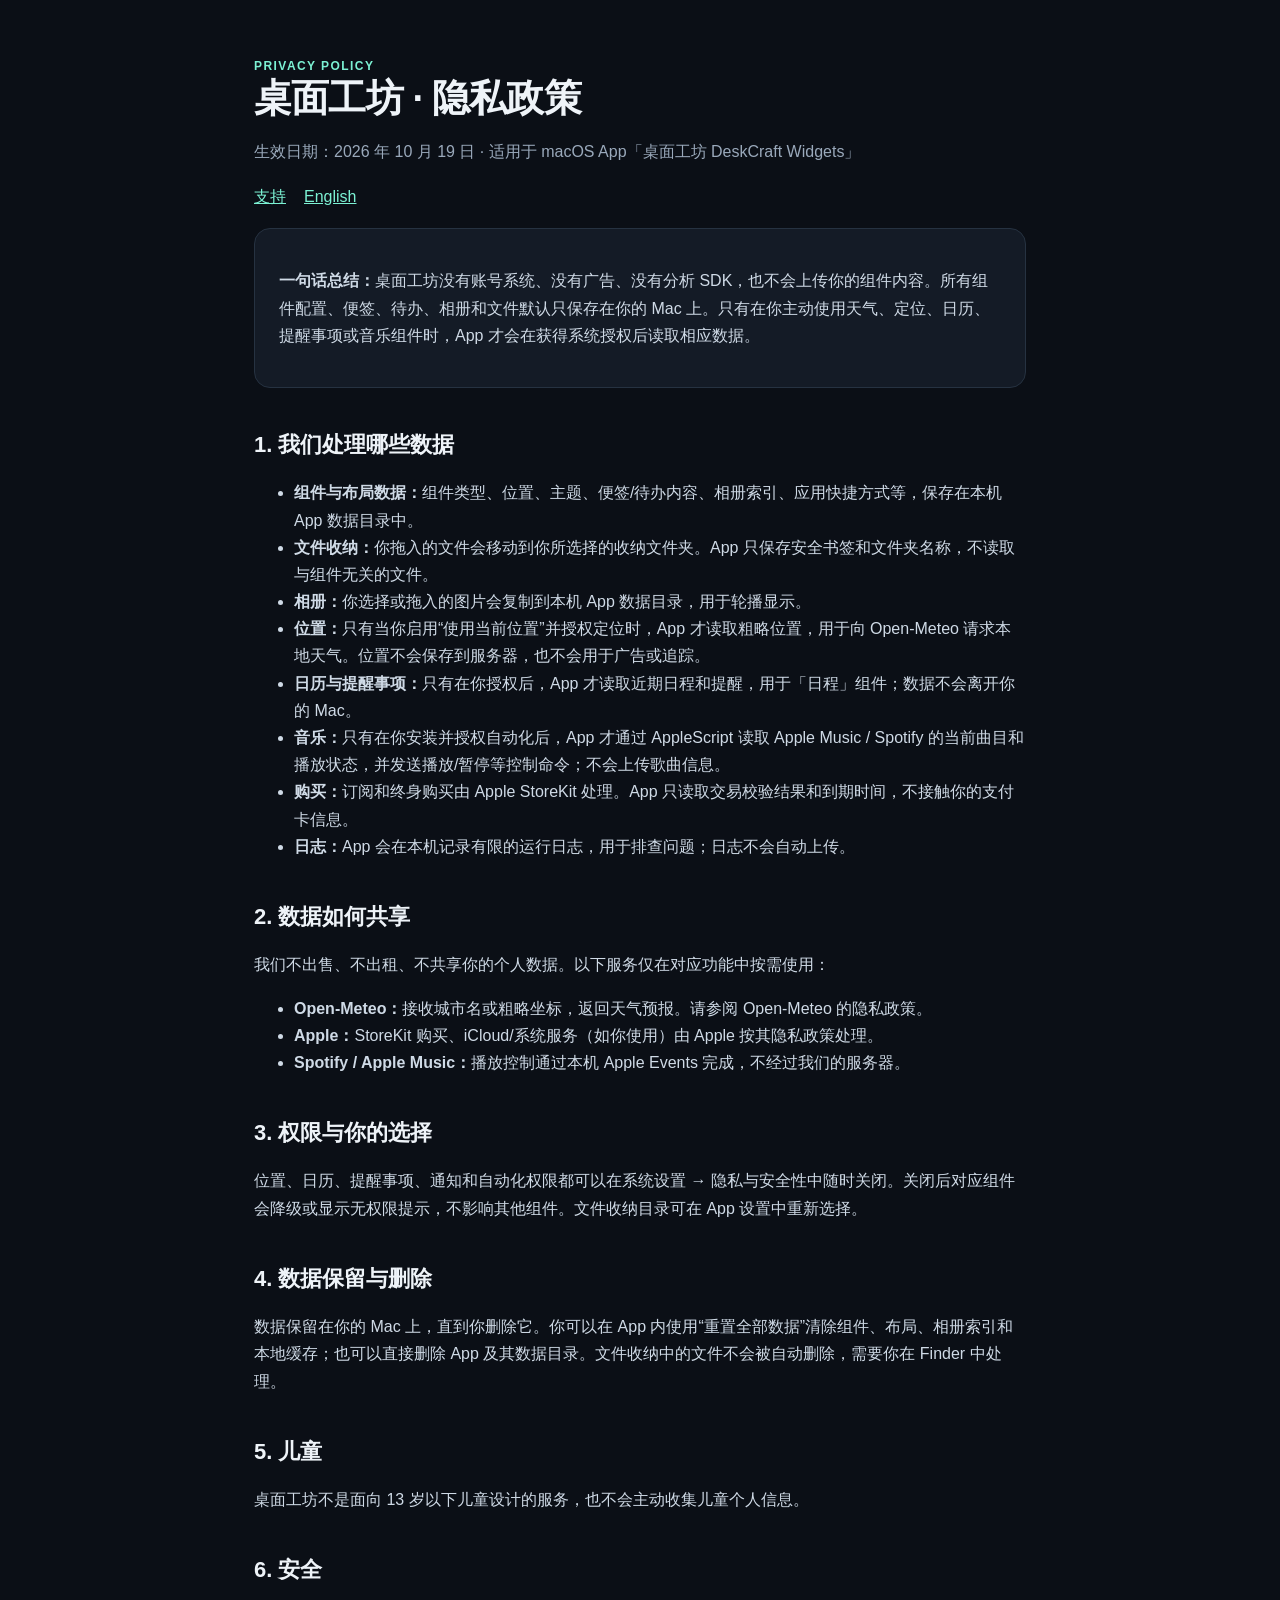
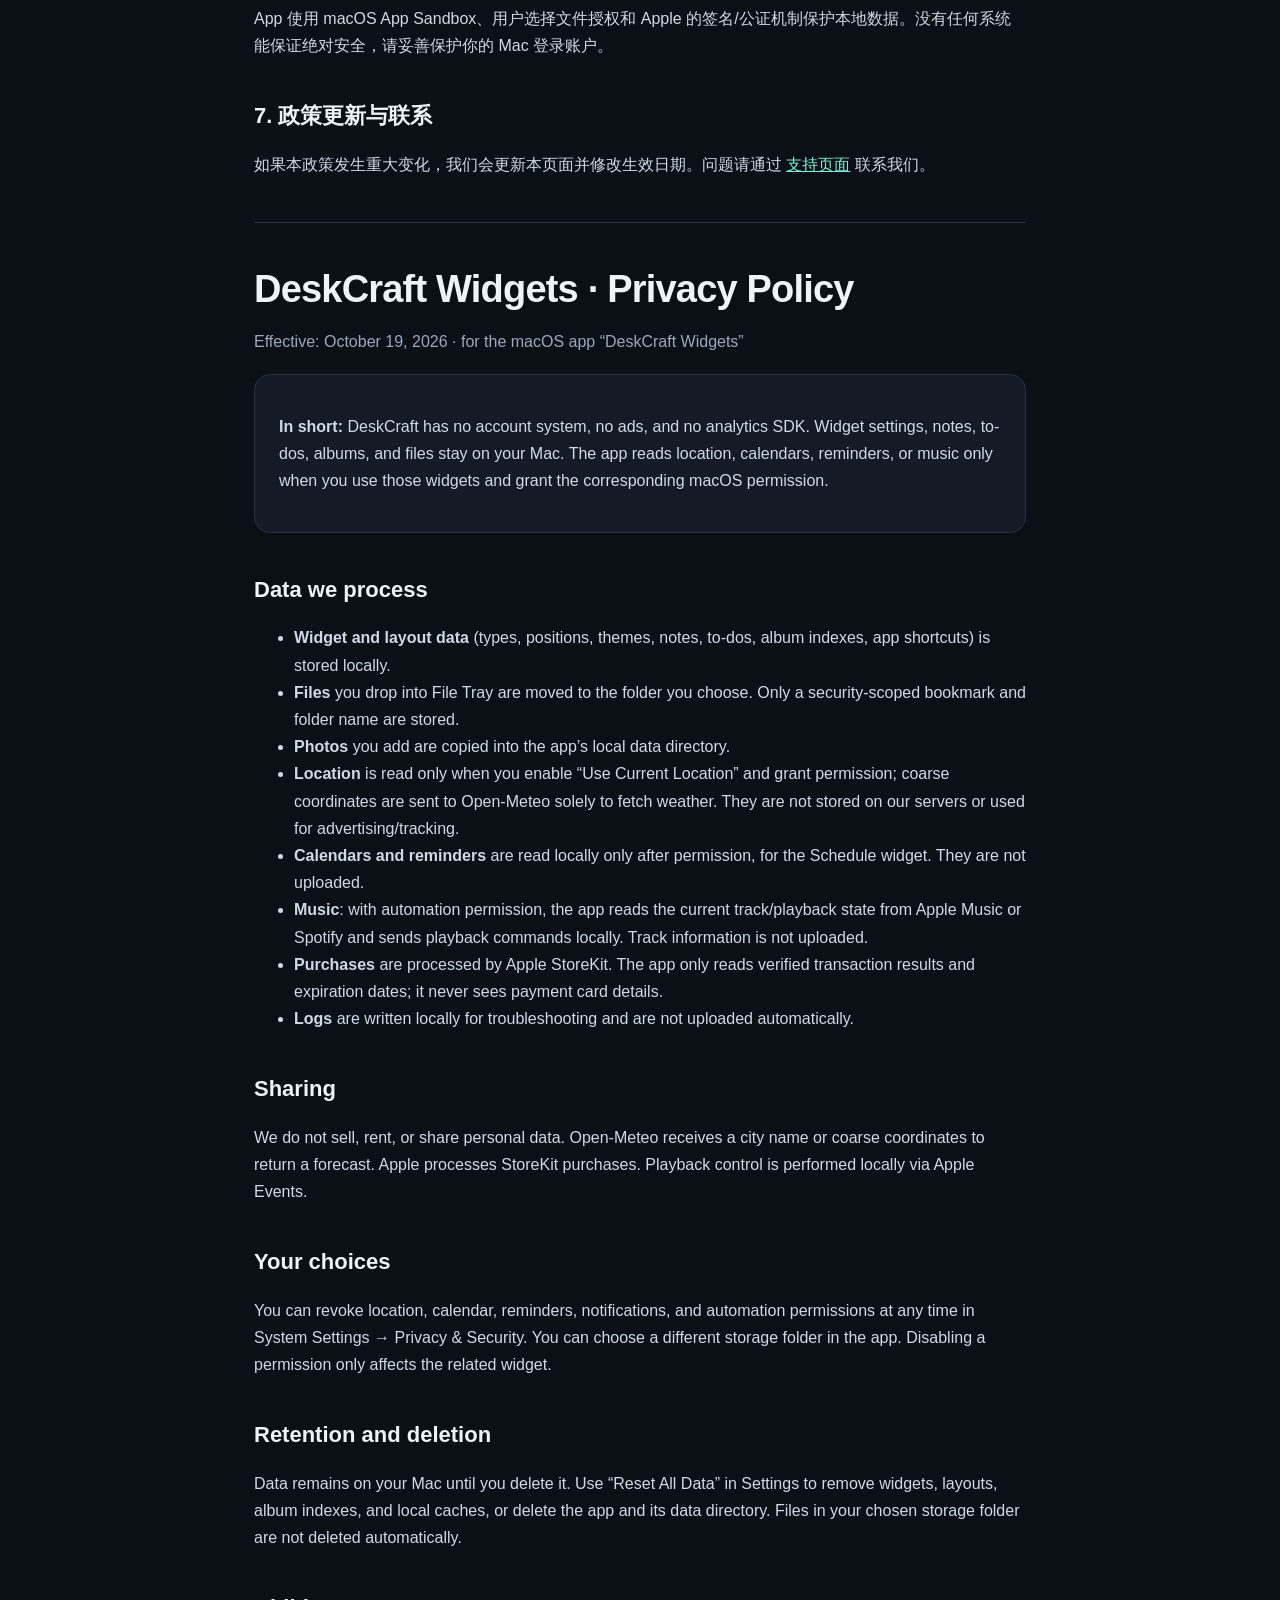
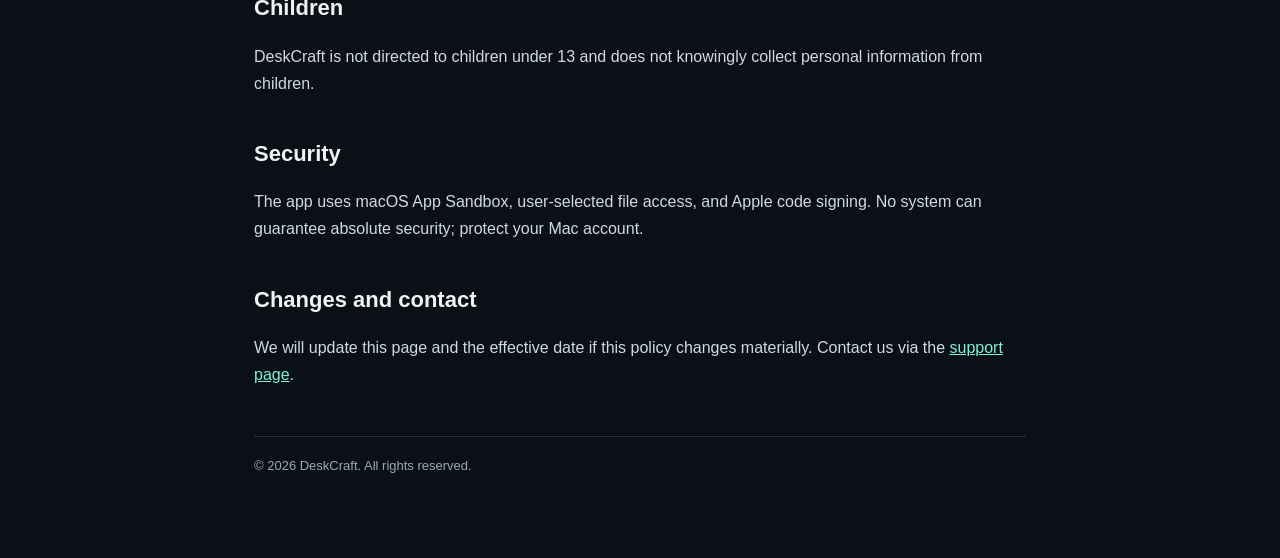
==== privacy.html @ c9080902 "Add privacy.html" ====
<!doctype html>
<html lang="zh-Hans">
<head>
<meta charset="utf-8">
<meta name="viewport" content="width=device-width,initial-scale=1">
<title>桌面工坊 DeskCraft Widgets · 隐私政策</title>
<link rel="stylesheet" href="styles.css">
</head>
<body>
<main>
  <div class="kicker">Privacy Policy</div>
  <h1>桌面工坊 · 隐私政策</h1>
  <p class="muted">生效日期：2026 年 10 月 19 日 · 适用于 macOS App「桌面工坊 DeskCraft Widgets」</p>
  <nav><a href="index.html">支持</a><a href="#english">English</a></nav>

  <div class="card">
    <p><strong>一句话总结：</strong>桌面工坊没有账号系统、没有广告、没有分析 SDK，也不会上传你的组件内容。所有组件配置、便签、待办、相册和文件默认只保存在你的 Mac 上。只有在你主动使用天气、定位、日历、提醒事项或音乐组件时，App 才会在获得系统授权后读取相应数据。</p>
  </div>

  <h2>1. 我们处理哪些数据</h2>
  <ul>
    <li><strong>组件与布局数据：</strong>组件类型、位置、主题、便签/待办内容、相册索引、应用快捷方式等，保存在本机 App 数据目录中。</li>
    <li><strong>文件收纳：</strong>你拖入的文件会移动到你所选择的收纳文件夹。App 只保存安全书签和文件夹名称，不读取与组件无关的文件。</li>
    <li><strong>相册：</strong>你选择或拖入的图片会复制到本机 App 数据目录，用于轮播显示。</li>
    <li><strong>位置：</strong>只有当你启用“使用当前位置”并授权定位时，App 才读取粗略位置，用于向 Open-Meteo 请求本地天气。位置不会保存到服务器，也不会用于广告或追踪。</li>
    <li><strong>日历与提醒事项：</strong>只有在你授权后，App 才读取近期日程和提醒，用于「日程」组件；数据不会离开你的 Mac。</li>
    <li><strong>音乐：</strong>只有在你安装并授权自动化后，App 才通过 AppleScript 读取 Apple Music / Spotify 的当前曲目和播放状态，并发送播放/暂停等控制命令；不会上传歌曲信息。</li>
    <li><strong>购买：</strong>订阅和终身购买由 Apple StoreKit 处理。App 只读取交易校验结果和到期时间，不接触你的支付卡信息。</li>
    <li><strong>日志：</strong>App 会在本机记录有限的运行日志，用于排查问题；日志不会自动上传。</li>
  </ul>

  <h2>2. 数据如何共享</h2>
  <p>我们不出售、不出租、不共享你的个人数据。以下服务仅在对应功能中按需使用：</p>
  <ul>
    <li><strong>Open-Meteo：</strong>接收城市名或粗略坐标，返回天气预报。请参阅 Open-Meteo 的隐私政策。</li>
    <li><strong>Apple：</strong>StoreKit 购买、iCloud/系统服务（如你使用）由 Apple 按其隐私政策处理。</li>
    <li><strong>Spotify / Apple Music：</strong>播放控制通过本机 Apple Events 完成，不经过我们的服务器。</li>
  </ul>

  <h2>3. 权限与你的选择</h2>
  <p>位置、日历、提醒事项、通知和自动化权限都可以在系统设置 → 隐私与安全性中随时关闭。关闭后对应组件会降级或显示无权限提示，不影响其他组件。文件收纳目录可在 App 设置中重新选择。</p>

  <h2>4. 数据保留与删除</h2>
  <p>数据保留在你的 Mac 上，直到你删除它。你可以在 App 内使用“重置全部数据”清除组件、布局、相册索引和本地缓存；也可以直接删除 App 及其数据目录。文件收纳中的文件不会被自动删除，需要你在 Finder 中处理。</p>

  <h2>5. 儿童</h2>
  <p>桌面工坊不是面向 13 岁以下儿童设计的服务，也不会主动收集儿童个人信息。</p>

  <h2>6. 安全</h2>
  <p>App 使用 macOS App Sandbox、用户选择文件授权和 Apple 的签名/公证机制保护本地数据。没有任何系统能保证绝对安全，请妥善保护你的 Mac 登录账户。</p>

  <h2>7. 政策更新与联系</h2>
  <p>如果本政策发生重大变化，我们会更新本页面并修改生效日期。问题请通过 <a href="https://github.com/Vcantalk/deskcraft-support/issues">支持页面</a> 联系我们。</p>

  <hr style="border:0;border-top:1px solid #263241;margin:44px 0">

  <h1 id="english">DeskCraft Widgets · Privacy Policy</h1>
  <p class="muted">Effective: October 19, 2026 · for the macOS app “DeskCraft Widgets”</p>
  <div class="card"><p><strong>In short:</strong> DeskCraft has no account system, no ads, and no analytics SDK. Widget settings, notes, to-dos, albums, and files stay on your Mac. The app reads location, calendars, reminders, or music only when you use those widgets and grant the corresponding macOS permission.</p></div>
  <h2>Data we process</h2>
  <ul>
    <li><strong>Widget and layout data</strong> (types, positions, themes, notes, to-dos, album indexes, app shortcuts) is stored locally.</li>
    <li><strong>Files</strong> you drop into File Tray are moved to the folder you choose. Only a security-scoped bookmark and folder name are stored.</li>
    <li><strong>Photos</strong> you add are copied into the app’s local data directory.</li>
    <li><strong>Location</strong> is read only when you enable “Use Current Location” and grant permission; coarse coordinates are sent to Open-Meteo solely to fetch weather. They are not stored on our servers or used for advertising/tracking.</li>
    <li><strong>Calendars and reminders</strong> are read locally only after permission, for the Schedule widget. They are not uploaded.</li>
    <li><strong>Music</strong>: with automation permission, the app reads the current track/playback state from Apple Music or Spotify and sends playback commands locally. Track information is not uploaded.</li>
    <li><strong>Purchases</strong> are processed by Apple StoreKit. The app only reads verified transaction results and expiration dates; it never sees payment card details.</li>
    <li><strong>Logs</strong> are written locally for troubleshooting and are not uploaded automatically.</li>
  </ul>
  <h2>Sharing</h2>
  <p>We do not sell, rent, or share personal data. Open-Meteo receives a city name or coarse coordinates to return a forecast. Apple processes StoreKit purchases. Playback control is performed locally via Apple Events.</p>
  <h2>Your choices</h2>
  <p>You can revoke location, calendar, reminders, notifications, and automation permissions at any time in System Settings → Privacy &amp; Security. You can choose a different storage folder in the app. Disabling a permission only affects the related widget.</p>
  <h2>Retention and deletion</h2>
  <p>Data remains on your Mac until you delete it. Use “Reset All Data” in Settings to remove widgets, layouts, album indexes, and local caches, or delete the app and its data directory. Files in your chosen storage folder are not deleted automatically.</p>
  <h2>Children</h2>
  <p>DeskCraft is not directed to children under 13 and does not knowingly collect personal information from children.</p>
  <h2>Security</h2>
  <p>The app uses macOS App Sandbox, user-selected file access, and Apple code signing. No system can guarantee absolute security; protect your Mac account.</p>
  <h2>Changes and contact</h2>
  <p>We will update this page and the effective date if this policy changes materially. Contact us via the <a href="https://github.com/Vcantalk/deskcraft-support/issues">support page</a>.</p>

  <div class="footer">© 2026 DeskCraft. All rights reserved.</div>
</main>
</body>
</html>
---- styles.css ----
:root{--bg:#0b0f16;--card:#141b26;--text:#eef3f8;--muted:#9aa9bb;--accent:#7cf2d4;--line:#263241}
*{box-sizing:border-box}body{margin:0;background:radial-gradient(1200px 600px at 50% -10%,#1c3040 0%,var(--bg) 55%);color:var(--text);font:16px/1.7 -apple-system,BlinkMacSystemFont,"Segoe UI","PingFang SC","Hiragino Sans GB",sans-serif}
main{max-width:820px;margin:0 auto;padding:56px 24px 80px}h1{font-size:38px;line-height:1.2;margin:0 0 8px;letter-spacing:-.8px}h2{font-size:22px;margin:38px 0 10px}p,li{color:#cfdae6}a{color:var(--accent)}.kicker{color:var(--accent);font-weight:700;letter-spacing:.12em;text-transform:uppercase;font-size:12px}.muted{color:var(--muted)}.card{background:var(--card);border:1px solid var(--line);border-radius:16px;padding:22px 24px;margin:18px 0}.grid{display:grid;grid-template-columns:repeat(auto-fit,minmax(220px,1fr));gap:14px}.badge{display:inline-block;border:1px solid var(--line);border-radius:999px;padding:5px 12px;margin:4px 6px 4px 0;color:var(--muted);font-size:13px}nav{display:flex;gap:18px;flex-wrap:wrap;margin:18px 0 8px}.footer{margin-top:48px;padding-top:18px;border-top:1px solid var(--line);color:var(--muted);font-size:13px}code{background:#0a1018;border:1px solid var(--line);padding:2px 6px;border-radius:6px}
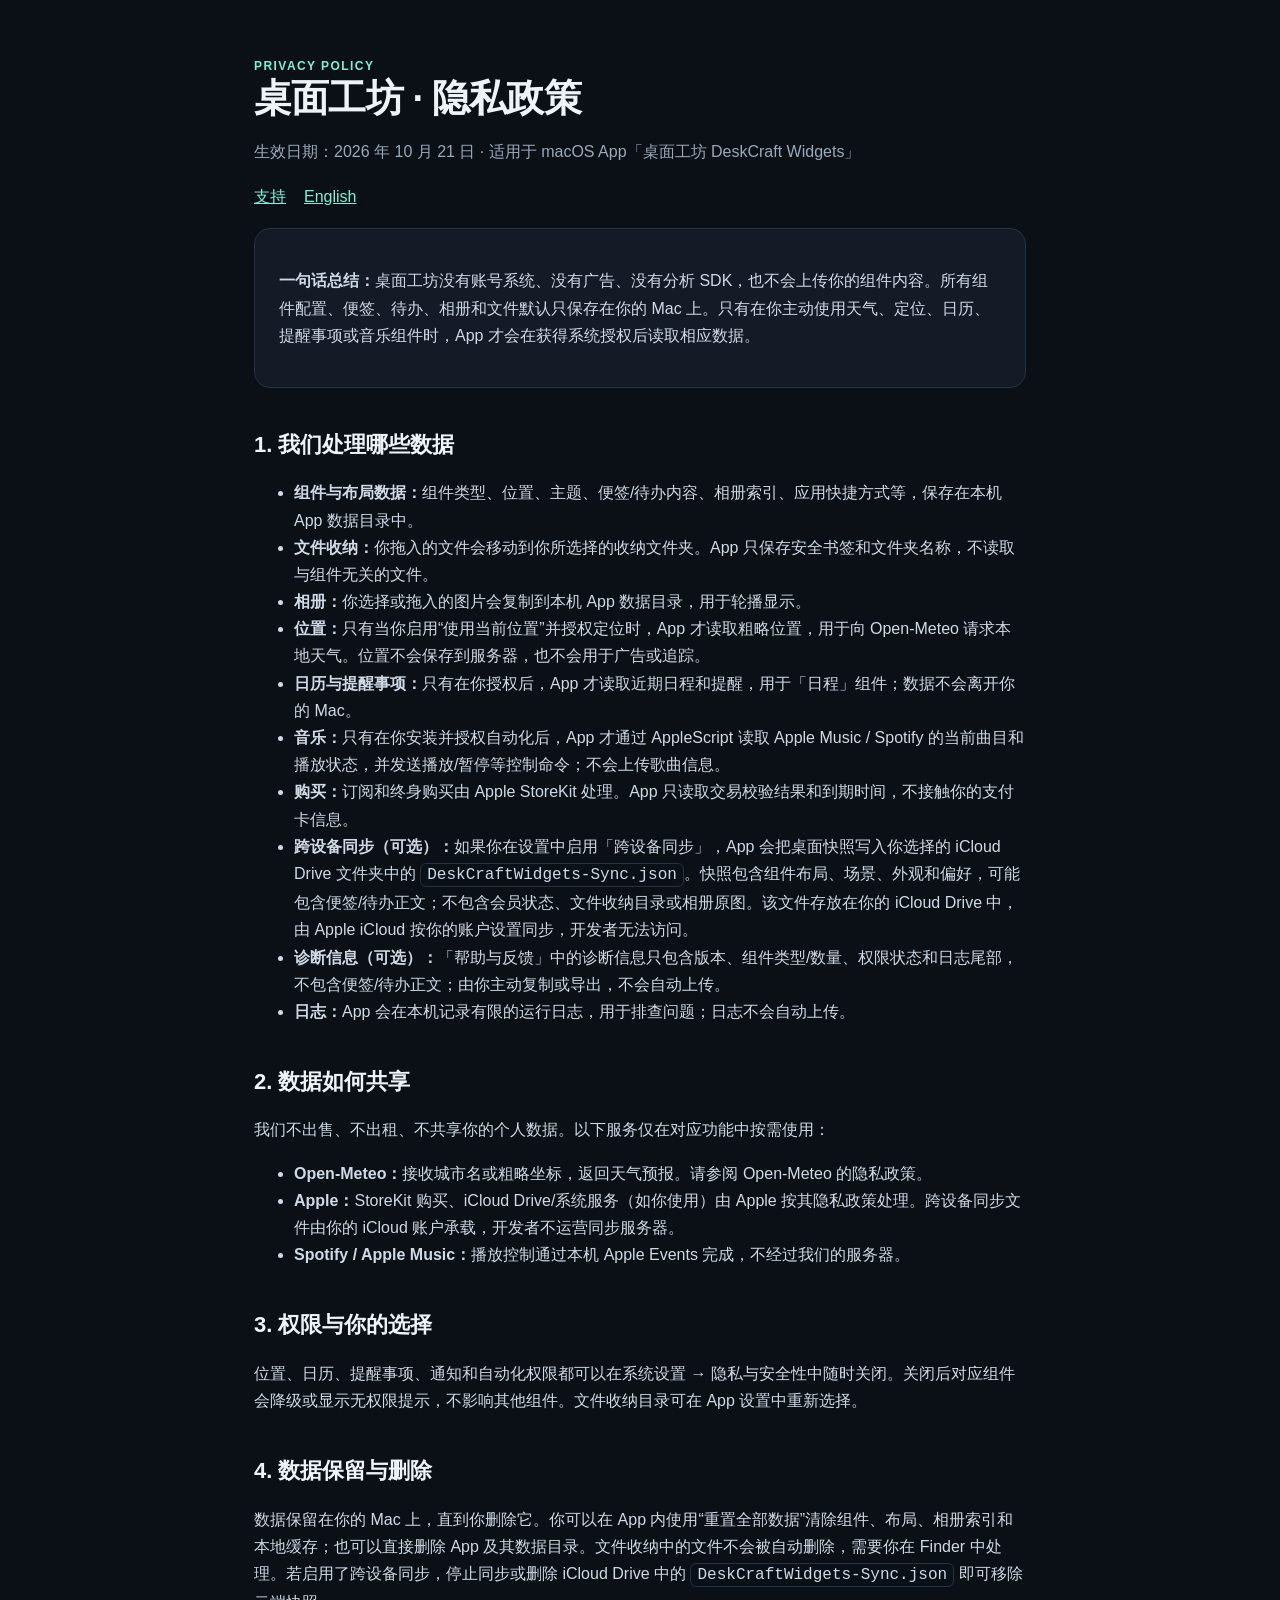
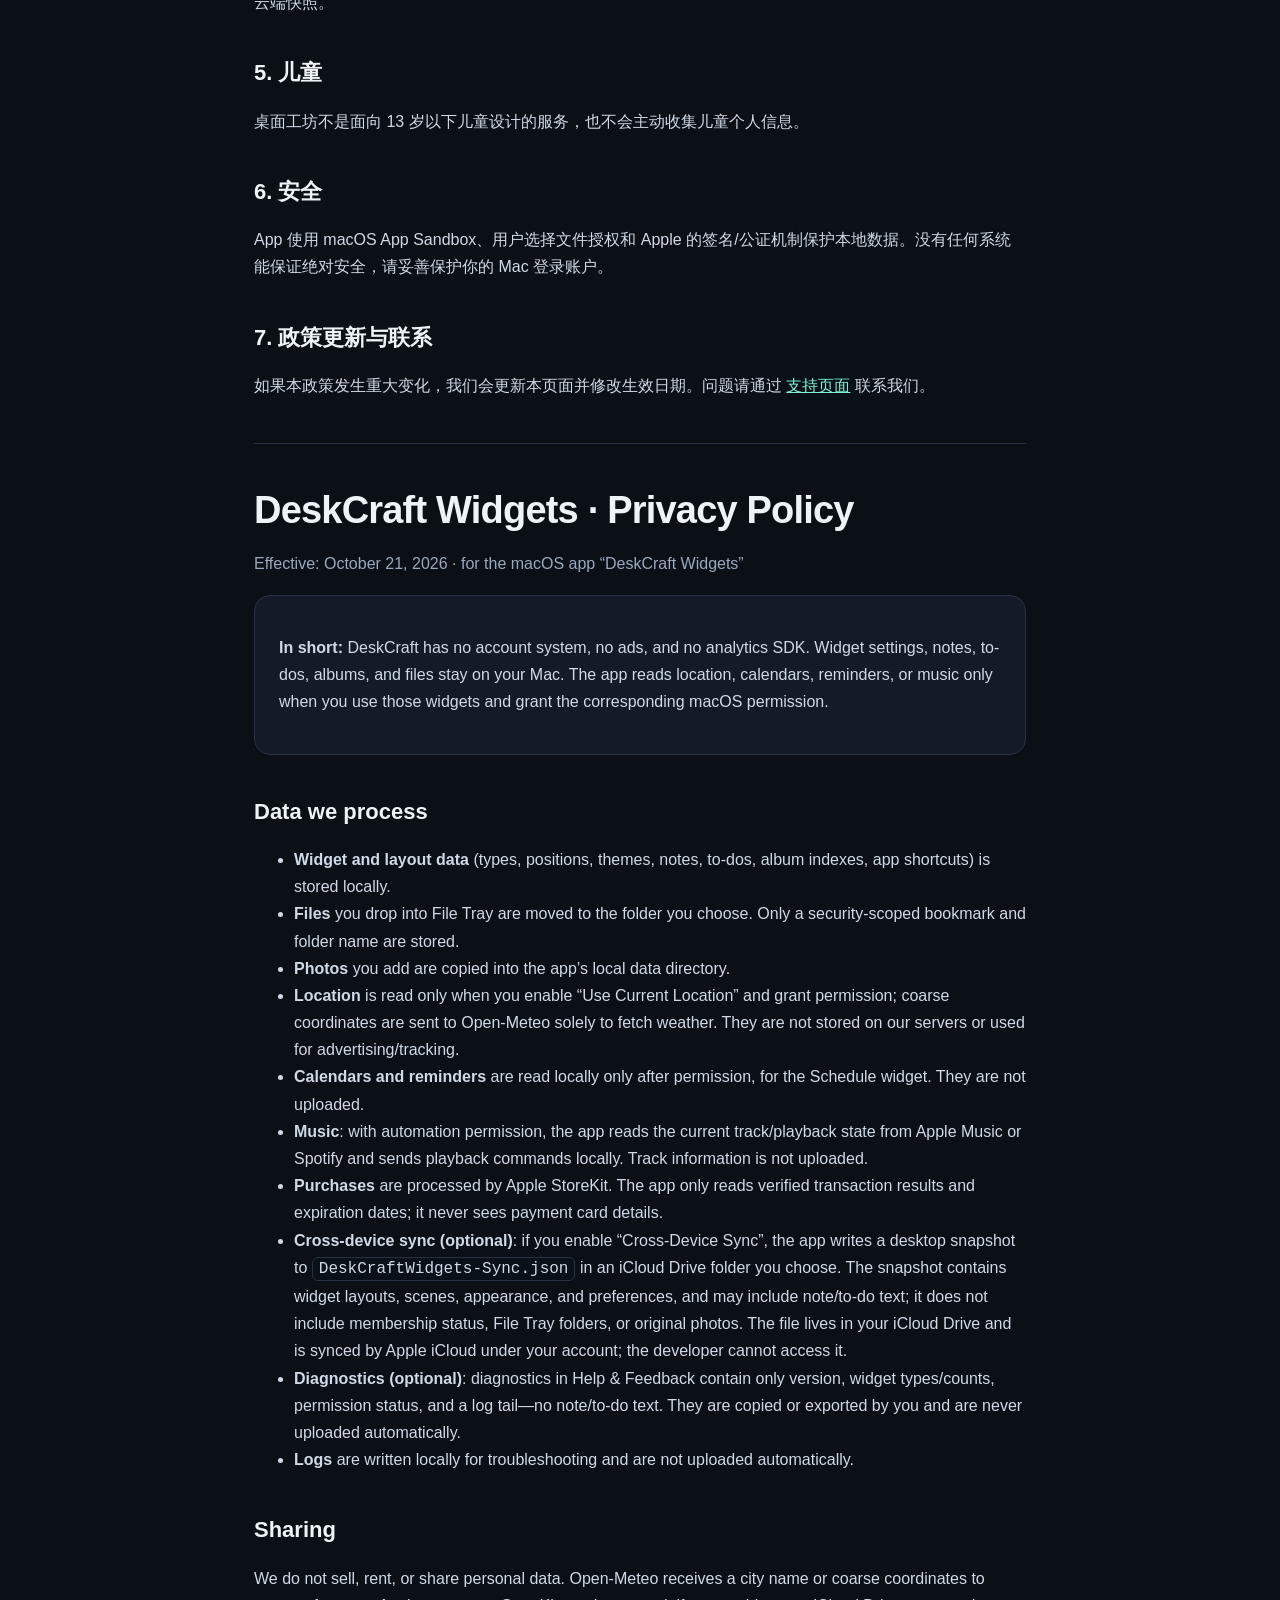
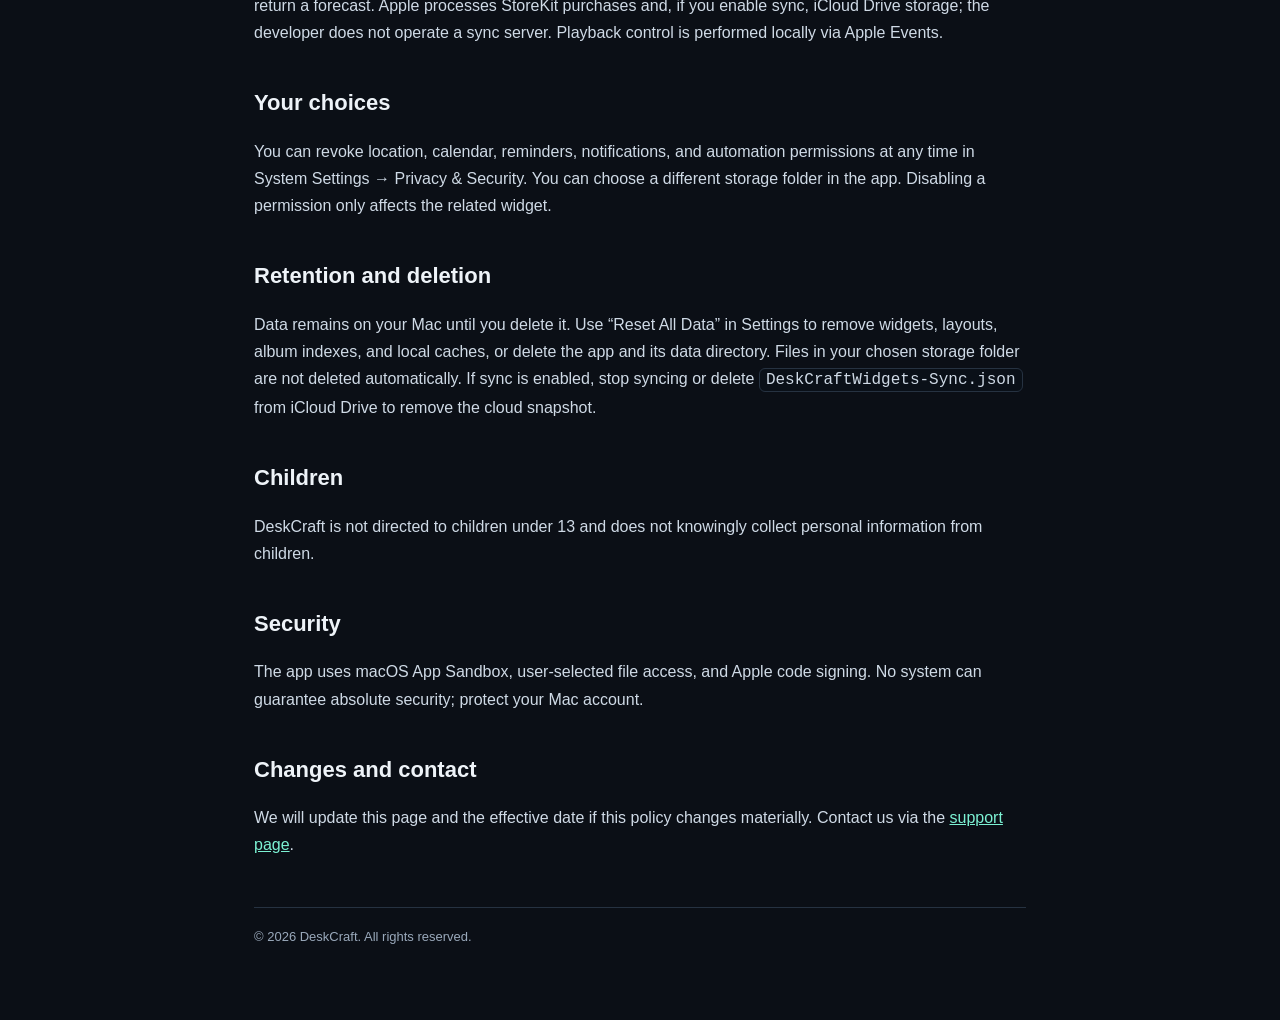
==== commit f860bef1: "docs: document iCloud Drive sync and diagnostics" ====
--- a/privacy.html
+++ b/privacy.html
@@ -10,7 +10,7 @@
 <main>
   <div class="kicker">Privacy Policy</div>
   <h1>桌面工坊 · 隐私政策</h1>
-  <p class="muted">生效日期：2026 年 10 月 19 日 · 适用于 macOS App「桌面工坊 DeskCraft Widgets」</p>
+  <p class="muted">生效日期：2026 年 10 月 21 日 · 适用于 macOS App「桌面工坊 DeskCraft Widgets」</p>
   <nav><a href="index.html">支持</a><a href="#english">English</a></nav>
 
   <div class="card">
@@ -26,6 +26,8 @@
     <li><strong>日历与提醒事项：</strong>只有在你授权后，App 才读取近期日程和提醒，用于「日程」组件；数据不会离开你的 Mac。</li>
     <li><strong>音乐：</strong>只有在你安装并授权自动化后，App 才通过 AppleScript 读取 Apple Music / Spotify 的当前曲目和播放状态，并发送播放/暂停等控制命令；不会上传歌曲信息。</li>
     <li><strong>购买：</strong>订阅和终身购买由 Apple StoreKit 处理。App 只读取交易校验结果和到期时间，不接触你的支付卡信息。</li>
+    <li><strong>跨设备同步（可选）：</strong>如果你在设置中启用「跨设备同步」，App 会把桌面快照写入你选择的 iCloud Drive 文件夹中的 <code>DeskCraftWidgets-Sync.json</code>。快照包含组件布局、场景、外观和偏好，可能包含便签/待办正文；不包含会员状态、文件收纳目录或相册原图。该文件存放在你的 iCloud Drive 中，由 Apple iCloud 按你的账户设置同步，开发者无法访问。</li>
+    <li><strong>诊断信息（可选）：</strong>「帮助与反馈」中的诊断信息只包含版本、组件类型/数量、权限状态和日志尾部，不包含便签/待办正文；由你主动复制或导出，不会自动上传。</li>
     <li><strong>日志：</strong>App 会在本机记录有限的运行日志，用于排查问题；日志不会自动上传。</li>
   </ul>
 
@@ -33,7 +35,7 @@
   <p>我们不出售、不出租、不共享你的个人数据。以下服务仅在对应功能中按需使用：</p>
   <ul>
     <li><strong>Open-Meteo：</strong>接收城市名或粗略坐标，返回天气预报。请参阅 Open-Meteo 的隐私政策。</li>
-    <li><strong>Apple：</strong>StoreKit 购买、iCloud/系统服务（如你使用）由 Apple 按其隐私政策处理。</li>
+    <li><strong>Apple：</strong>StoreKit 购买、iCloud Drive/系统服务（如你使用）由 Apple 按其隐私政策处理。跨设备同步文件由你的 iCloud 账户承载，开发者不运营同步服务器。</li>
     <li><strong>Spotify / Apple Music：</strong>播放控制通过本机 Apple Events 完成，不经过我们的服务器。</li>
   </ul>
 
@@ -41,7 +43,7 @@
   <p>位置、日历、提醒事项、通知和自动化权限都可以在系统设置 → 隐私与安全性中随时关闭。关闭后对应组件会降级或显示无权限提示，不影响其他组件。文件收纳目录可在 App 设置中重新选择。</p>
 
   <h2>4. 数据保留与删除</h2>
-  <p>数据保留在你的 Mac 上，直到你删除它。你可以在 App 内使用“重置全部数据”清除组件、布局、相册索引和本地缓存；也可以直接删除 App 及其数据目录。文件收纳中的文件不会被自动删除，需要你在 Finder 中处理。</p>
+  <p>数据保留在你的 Mac 上，直到你删除它。你可以在 App 内使用“重置全部数据”清除组件、布局、相册索引和本地缓存；也可以直接删除 App 及其数据目录。文件收纳中的文件不会被自动删除，需要你在 Finder 中处理。若启用了跨设备同步，停止同步或删除 iCloud Drive 中的 <code>DeskCraftWidgets-Sync.json</code> 即可移除云端快照。</p>
 
   <h2>5. 儿童</h2>
   <p>桌面工坊不是面向 13 岁以下儿童设计的服务，也不会主动收集儿童个人信息。</p>
@@ -55,7 +57,7 @@
   <hr style="border:0;border-top:1px solid #263241;margin:44px 0">
 
   <h1 id="english">DeskCraft Widgets · Privacy Policy</h1>
-  <p class="muted">Effective: October 19, 2026 · for the macOS app “DeskCraft Widgets”</p>
+  <p class="muted">Effective: October 21, 2026 · for the macOS app “DeskCraft Widgets”</p>
   <div class="card"><p><strong>In short:</strong> DeskCraft has no account system, no ads, and no analytics SDK. Widget settings, notes, to-dos, albums, and files stay on your Mac. The app reads location, calendars, reminders, or music only when you use those widgets and grant the corresponding macOS permission.</p></div>
   <h2>Data we process</h2>
   <ul>
@@ -66,14 +68,16 @@
     <li><strong>Calendars and reminders</strong> are read locally only after permission, for the Schedule widget. They are not uploaded.</li>
     <li><strong>Music</strong>: with automation permission, the app reads the current track/playback state from Apple Music or Spotify and sends playback commands locally. Track information is not uploaded.</li>
     <li><strong>Purchases</strong> are processed by Apple StoreKit. The app only reads verified transaction results and expiration dates; it never sees payment card details.</li>
+    <li><strong>Cross-device sync (optional)</strong>: if you enable “Cross-Device Sync”, the app writes a desktop snapshot to <code>DeskCraftWidgets-Sync.json</code> in an iCloud Drive folder you choose. The snapshot contains widget layouts, scenes, appearance, and preferences, and may include note/to-do text; it does not include membership status, File Tray folders, or original photos. The file lives in your iCloud Drive and is synced by Apple iCloud under your account; the developer cannot access it.</li>
+    <li><strong>Diagnostics (optional)</strong>: diagnostics in Help &amp; Feedback contain only version, widget types/counts, permission status, and a log tail—no note/to-do text. They are copied or exported by you and are never uploaded automatically.</li>
     <li><strong>Logs</strong> are written locally for troubleshooting and are not uploaded automatically.</li>
   </ul>
   <h2>Sharing</h2>
-  <p>We do not sell, rent, or share personal data. Open-Meteo receives a city name or coarse coordinates to return a forecast. Apple processes StoreKit purchases. Playback control is performed locally via Apple Events.</p>
+  <p>We do not sell, rent, or share personal data. Open-Meteo receives a city name or coarse coordinates to return a forecast. Apple processes StoreKit purchases and, if you enable sync, iCloud Drive storage; the developer does not operate a sync server. Playback control is performed locally via Apple Events.</p>
   <h2>Your choices</h2>
   <p>You can revoke location, calendar, reminders, notifications, and automation permissions at any time in System Settings → Privacy &amp; Security. You can choose a different storage folder in the app. Disabling a permission only affects the related widget.</p>
   <h2>Retention and deletion</h2>
-  <p>Data remains on your Mac until you delete it. Use “Reset All Data” in Settings to remove widgets, layouts, album indexes, and local caches, or delete the app and its data directory. Files in your chosen storage folder are not deleted automatically.</p>
+  <p>Data remains on your Mac until you delete it. Use “Reset All Data” in Settings to remove widgets, layouts, album indexes, and local caches, or delete the app and its data directory. Files in your chosen storage folder are not deleted automatically. If sync is enabled, stop syncing or delete <code>DeskCraftWidgets-Sync.json</code> from iCloud Drive to remove the cloud snapshot.</p>
   <h2>Children</h2>
   <p>DeskCraft is not directed to children under 13 and does not knowingly collect personal information from children.</p>
   <h2>Security</h2>
